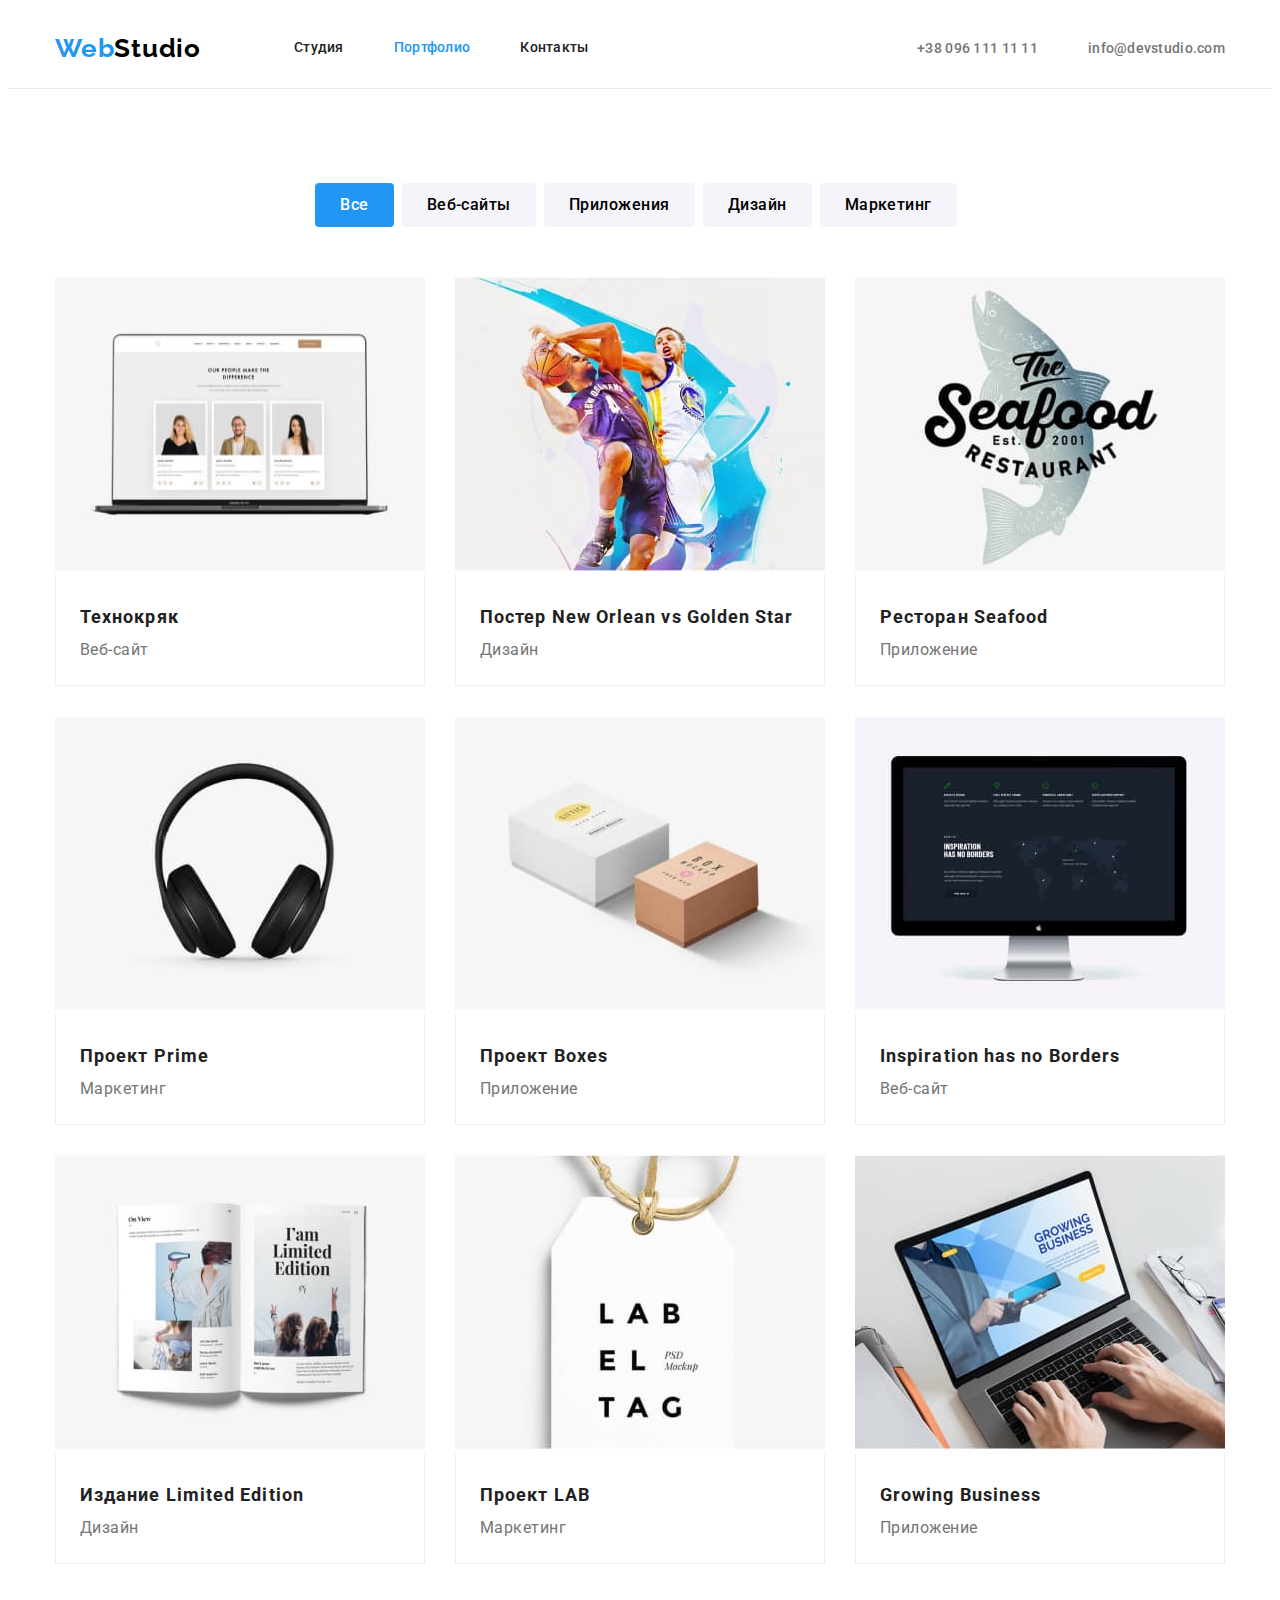
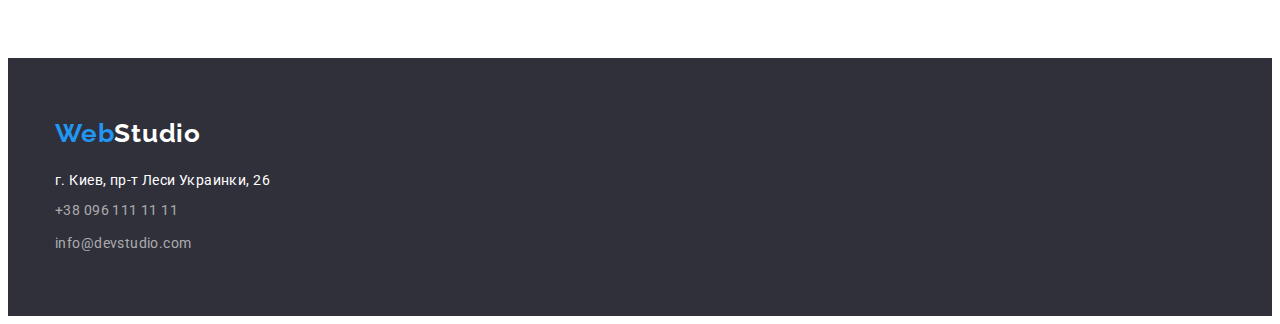
==== portfolio.html @ 6e81f2c3 "1" ====
<!DOCTYPE html>
<html lang="ru">
<head>
    <meta charset="UTF-8">
    <meta http-equiv="X-UA-Compatible" content="IE=edge">
    <meta name="viewport" content="width=device-width, initial-scale=1.0">
    <title lang="en">Portfolio</title>
    <link rel="preconnect" href="https://fonts.googleapis.com">
    <link rel="preconnect" href="https://fonts.gstatic.com" crossorigin>
    <link
        href="https://fonts.googleapis.com/css2?family=Raleway:wght@700&family=Roboto:wght@400;500;700;900&display=swap"
        rel="stylesheet">
   <link rel="stylesheet" href="sha512-wpPYUAdjBVSE4KJnH1VR1HeZfpl1ub8YT/NKx4PuQ5NmX2tKuGu6U/JRp5y+Y8XG2tV+wKQpNHVUX03MfMFn9Q==">
    <link rel="stylesheet" href="./css/styles.css">

</head>
<body>
    <!--Head-->
    <header class="header">
        <div class="container">
            <div class="header-box">
    
    
                <a href="./index.html" lang="en" class="logo link"> <span class="logo-one">Web</span>Studio</a>
                <nav class="header-nav">
                    <ul class="list site-nav">
                        <li class="header-item"><a href="./index.html" class="header-link link">Студия</a></li>
                        <li class="header-item"><a href="./portfolio.html" class="header-link link current">Портфолио</a></li>
                        <li class="header-item"><a href="" class="header-link link">Контакты</a></li>
                    </ul>
                </nav>
    
    
                <ul class="link list contact-list">
                    <li class="number-li"><a href="tel:+380961111111" class="number link">+38 096 111 11 11</a></li>
                    <li class="mail-li"><a href="info@devstudio.com" class="mail link">info@devstudio.com</a></li>
                </ul>
            </div>
        </div>
    </header>

<main>

   <!-- Button -->
    <section class="section section-btn">
        <div class="button-box">
            <div class="container">
                <h2 class="visually-hidden">Виды деятельности.</h2>
                <ul class="list button-list-box">
                    <li class="button-box"><button type="button" class="btn-list current-button">Все</button></li>
                    <li class="button-box"><button type="button" class="btn-list">Веб-сайты</button></li>
                    <li class="button-box"><button type="button" class="btn-list">Приложения</button></li>
                    <li class="button-box"><button type="button" class="btn-list">Дизайн</button></li>
                    <li class="button-box"><button type="button" class="btn-list">Маркетинг</button></li>
                </ul>
            </div>
        </div>
        
       

        <!-- List -->
        <div class="container">
            <ul class="portfolio-all list">
                <li class="li-portfolio">
                    <img src="./images/img-7-2.jpg" alt="Технокряк" width="370" height="294">
                    <div class="portfolio-box">
                        <h3 class="portfolio-list">Технокряк</span></h3>
                        <p class="portfolio-title">Веб-сайт</p>
                    </div>

                <li class="li-portfolio">
                    <img src="./images/img-8-2.jpg" alt="Постер" width="370" height="294">
                    <div class="portfolio-box">
                        <h3 class="portfolio-list">Постер <span lang="en"> New Orlean vs Golden Star</span></h3>
                        <p class="portfolio-title">Дизайн</p>
                    </div>
                   
                </li>
                <li class="li-portfolio">
                    <img src="./images/img-9-2.jpg" alt="Лого ресторана морской еды" width="370" height="294">
                    <div class="portfolio-box">
                        <h3 class="portfolio-list">Ресторан <span lang="en">Seafood</span></h3>
                        <p class="portfolio-title">Приложение</p></div>
                </li>
                <li class="li-portfolio">
                    <img src="./images/img-10-2.jpg" alt="Проект Маркетинг" width="370" height="294">
                    <div class="portfolio-box">
                        <h3 class="portfolio-list">Проект <span lang="en">Prime</span></h3>
                        <p class="portfolio-title">Маркетинг</p></div>
                </li>
                <li class="li-portfolio">
                    <img src="./images/img-11-2.jpg" alt="Проект" width="370" height="294">
                    <div class="portfolio-box">
                        <h3 class="portfolio-list">Проект <span lang="en">Boxes</span></h3>
                        <p class="portfolio-title">Приложение</p></div>
                </li>
                <li class="li-portfolio">
                    <img src="./images/img-12-2.jpg" alt="Веб-сайт" width="370" height="294">
                    <div class="portfolio-box">
                        <h3 lang="en" class="portfolio-list">Inspiration has no Borders</h3>
                        <p class="portfolio-title">Веб-сайт</p></div>
                </li>
                <li class="li-portfolio">
                    <img src="./images/img-13-2.jpg" alt="Лого издания" width="370" height="294">
                    <div class="portfolio-box">
                        <h3 class="portfolio-list">Издание <span lang="en">Limited Edition</span></h3>
                        <p class="portfolio-title">Дизайн</p></div>
                </li>
                <li class="li-portfolio">
                    <img src="./images/img-14-2.jpg" alt="Проект маркетинг" width="370" height="294">
                <div class="portfolio-box">
                       <h3 class="portfolio-list">Проект <span lang="en">LAB</span></h3>
                       <p class="portfolio-title">Маркетинг</p></div>
                </li>
                <li class="li-portfolio">
                    <img src="./images/img-15-2.jpg" alt="Лого приложения" width="370" height="294">
                    <div class="portfolio-box">
                        <h3 lang="en" class="portfolio-list">Growing Business</h3>
                        <p class="portfolio-title">Приложение</p>
                    </div>
                </li>
            </ul>
        </div>
    </section>
</main>
   


    <!--Footer-->
<footer class="footer-list">
    <div class="container"><a href="./index.html" lang="en" class="logo-footer link"> <span class="logo-one">Web</span>Studio</a>
        <address class="address">
            <ul class="list address-list ">
                <li class="address-footer">г. Киев, пр-т Леси Украинки, 26</li>
                <li class="tel-footer"><a href="tel:+38096111111" class="contact-footer link">+38 096 111 11 11</a></li>
                <li><a href="info@devstudio.com" class="contact-footer link">info@devstudio.com</a></li>
            </ul>
        </address>
    </div>
</footer>
---- css/styles.css ----
:root{
    --first-title-color: #212121;
    --second-title-color: #2196F3;
    --third-title-color: #757575;
    --fourth-color: #FFFFFF;
    --logo-color: #000000;
    --bcg-color: #2F303A;
    --team-color: #F5F4FA;
    --accent-color: #188ce8;
        
}




body{
    background-color: #FFFFFF;
    font-family: 'Roboto', sans-serif;
     color: #212121;
    

}



.list{
    list-style: none;
    padding: 0;
    margin: 0;
}

.link{
    text-decoration: none;
}

/* Head */

.header{
    border-bottom: 1px solid #ECECEC;

}

.container{
    box-sizing: border-box;
    margin-left: auto;
    margin-right: auto;
    width: 1200px;
    padding-left: 15px;
    padding-right: 15px;

    margin-top: 0;



    /* outline: 2px solid tomato; */
   
    

}

.site-nav{
    display: flex;
    margin-left: 93px;
}



.header-nav{
    display: flex;

}




.header-item{
    padding-top: 32px;
    padding-bottom: 32px;
    /* outline: 2px solid tomato;
    background-color: aquamarine; */
}

.site-nav .header-item:not(:last-child) {
    margin-right: 50px;
}


.flex{

}

.header-box{
    display: flex;
    align-items: center;
    
}




.logo{
    padding-top: 24px;
    padding-bottom: 24px;

        font-family: 'Raleway';
        font-weight: 700;
        font-size: 26px;
        line-height: 1.19;
        /* identical to box height */
        letter-spacing: 0.03em;
        color: var(--logo-color); 
}



.logo-one{
        

        font-weight: 700;
        font-size: 26px;
        line-height: 1.19;
        letter-spacing: 0.03em;
        color: var(--second-title-color);
}
.logo-footer{
    font-family: 'Raleway';
    font-weight: 700;
    font-size: 26px;
    line-height: 1.19;
    letter-spacing: 0.03em;
    color: var(--fourth-color);
}

.logo-box{
    
}


.header-link{
        
        display: block;

        font-weight: 500;
        font-size: 14px;
        line-height: 1.14;
        letter-spacing: 0.02em;
        color: var(--first-title-color); 
}

.header-item

.header-link:hover,
.header-link:focus{
    color: var(--second-title-color);
}

.current {
    color: var(--second-title-color);
}

.contact-list{
    

    display: flex;
    margin-left: auto;
    
}

.number-li{
   
    margin-right: 50px;
}

.mail-li{
    
}

.number{
    padding-top: 32px;
    padding-bottom: 32px;
    

    font-weight: 500;
    font-size: 14px;
    line-height: 1.14;
    letter-spacing: 0.02em;
    color: var(--third-title-color);
    }

    .number:hover,
    .number:focus{
        color: var(--second-title-color);
    }
    
.mail{
    padding-top: 32px;
    padding-bottom: 32px;
    

    font-weight: 500;
    font-size: 14px;
    line-height: 1.14;
    letter-spacing: 0.02em;
    color: var(--third-title-color);
}

.mail:hover,
.mail:focus{
    color: var(--second-title-color);
}

/* Hero */

.hero-section{
        max-width: 1600px;
        height: 600px;
         
        box-shadow: 0px 4px 4px rgba(0, 0, 0, 0.25);
    
        background-image: linear-gradient(
            rgba(47, 48, 58, 0.4),
            rgba(47, 48, 58, 0.4)
            ),
             url(../images/Img-17\ \(1\).jpg);
        background-repeat: no-repeat;
        background-position: center;
        background-size: cover;
        margin-left: auto;
        margin-right: auto;
    

    padding-top: 200px;
    padding-bottom: 200px;

    background-color: var(--bcg-color);
    text-align: center;
    
  
}

.hero-back{
    /* max-width: 1600px;
    height: 600px;
   
    background-image: url(../images/Img-17\ \(1\).jpg);
    background-repeat: no-repeat;
   
    background-size: cover; */
}

.hero-title{
    margin-top: 0;
    margin-bottom: 30px;
    width: 696px;
    /* outline: 2px solid tomato; */
    
    font-weight: 900;
    font-size: 44px;
    line-height: 1.36;
    letter-spacing: 0.06em;
    text-transform: uppercase;
    color: var(--fourth-color);
}
   


.hero-button{
       border-radius: 4px;
       border: solid transparent;
        box-shadow: 0px 4px 4px rgba(0, 0, 0, 0.15);
        padding: 10px 32px;
        display: inline-block;
        min-width: 200px;
        

        cursor: pointer;
        background-color: var(--second-title-color);
        font-family: inherit;
        font-weight: 700;
        font-size: 16px;
        line-height: 1.875;
        align-items: center;
        text-align: center;
        letter-spacing: 0.06em;
        color: var(--fourth-color);

       
        
      
            
}

.hero-button:hover,
.hero-button:focus {
    background-color: var(--accent-color);
    border-radius: 4px;
    border: solid transparent;
}
/* Quality */

.section{
    padding-top: 94px;
    padding-bottom: 94px;
}
.section.no-padding {
    padding-top: 0;
    padding-bottom: 0;
}
.visually-hidden {
    position: absolute;
    white-space: nowrap;
    width: 1px;
    height: 1px;
    overflow: hidden;
    border: 0;
    padding: 0;
    clip: rect(0 0 0 0);
    clip-path: inset(50%);
    margin: -1px;
}

.quality-box::before{
    content: "";
    display: block;
    height: 120px;
    background-size: contain;
    background-repeat: no-repeat;
    background-position: center;
    background-color: var(--team-color);
    margin-bottom: 30px;
}

.icon-q::before {

}

.icon-qu::before {

}

.icon-qua::before {

}

.icon-qual::before {

}

.quality-all{
display: flex;
}

.quality-box{
    margin-right: 30px;
    width: 270px;
}
.quality-box:last-child {
    margin-right: 0;
}


.quality-list{
        margin-top: 0;
        margin-bottom: 10px;
    
        font-weight: 700;
        font-size: 14px;
        line-height: 1.14;
        letter-spacing: 0.03em;
        text-transform: uppercase;
}
       

.quality-text{
        margin-top: 0;
        margin-bottom: 0;

        font-size: 14px;
        line-height: 1.71;
        letter-spacing: 0.03em;
        color: var(--third-title-color);

        
}

/* What are we doing */

.section-work{

   padding-bottom: 94px;
}

.our-work{
        margin-top: 0;
        margin-bottom: 50px;

        font-weight: 700;
        font-size: 36px;
        line-height: 1.66;
        text-align: center;
        letter-spacing: 0.03em;
}

.our-work-list{
    box-sizing: border-box;
    display: flex;
}
    

.our-work-img{
    margin-right: 30px;
}


.our-work-img:last-child {
    margin-right: 0;
}

.center{
    
   
}
/* Our team */

.section-team{
   
    background-color: var(--team-color);
}

.team-list{
    margin-right: 30px;
    background-color: var(--fourth-color);
}

.team-list:last-child {
    margin-right: 0;
}

.team{
        margin-top: 0;
        margin-bottom: 0;

        font-weight: 700;
        font-size: 36px;
        line-height: 1.16;
        text-align: center;
        letter-spacing: 0.03em;
}

.team-box{
padding: 30px 32px;

}

.team-all{
    margin-top: 50px;
    display: flex;

}



.team-name{
    margin-top: 0px;
    margin-bottom: 10px;

    font-weight: 500;
    font-size: 16px;
    line-height: 1.18;
    text-align: center;
    letter-spacing: 0.03em;
  
 
}

.team-job{
    margin-top: 0;
    margin-bottom: 16px;

    font-size: 16px;
    line-height: 1.18;
    text-align: center;
    letter-spacing: 0.03em;
    color: var(--third-title-color);
}

.team-soc-list{
    display: flex;
    justify-content: center;
    gap: 10px; 
    
}

.team-soc-link{
    width: 44px;
    height: 44px;
    border-radius: 50%;
     
    background-color: tomato;
    display: flex;
    align-items: center;
    justify-content: center;

}

.team-soc-link:hover{
    background-color: lawngreen;
}

.team-soc-link:hover .our-team-soc{
    fill: orchid;
    display: flex;

}
   
.our-team-soc{
    fill: #FFFFFF;
   
    
}

    


/* Footer */

.address{
    font-style: normal;
    margin-top: 20px;
}

.footer-list{
    padding: 60px 0;

    background-color: var(--bcg-color);
    
}

.address-list{
    
}


.address-footer{
    margin-bottom: 6px;

    font-size: 14px;
    line-height: 1.71;
    letter-spacing: 0.03em;
    color: var(--fourth-color);

   
}

.tel-footer{
    margin-bottom: 9px;
}

.address-footer:hover,
.address-footer:focus {
    color: var(--second-title-color);
}

.contact-footer{
    font-size: 14px;
    line-height: 1.71;
    letter-spacing: 0.03em;
    color: rgba(255, 255, 255, 0.6); 
}

.contact-footer:hover,
.contact-footer:focus {
    color: var(--second-title-color);
}







/* Portfolio */


.section-poptfolio{
    padding-top: 97px;
    padding-bottom: 97px;
}   

.section-btn{

}

.button-box{
    margin-right: 8px;
  
   
}

.button-box:last-child {
    margin-right: 0;
}

.button-list-box{
    display: flex;
    margin-bottom: 50px;
    justify-content: center;
}

.btn-list{
        border-radius: 4px;
        padding: 6px 22px;
        border: solid transparent;

        cursor: pointer;
        font-family: inherit;
        font-style: normal;
        font-weight: 500;
        font-size: 16px;
        line-height: 1.62;
        text-align: center;
        letter-spacing: 0.03em;
        background-color: var(--team-color);


       
}

.btn-list:hover,
.btn-list:focus {
    color: var(--fourth-color);
    background-color: var(--second-title-color);
    border:  solid transparent;
}

.portfolio-all{
    display: flex;
    flex-wrap: wrap;
    
}

.li-portfolio{
    width: 370px;
    margin-right: 30px;
    margin-bottom: 30px;
}

.li-portfolio:nth-child(3n) {
    margin-right: 0;
}

.li-portfolio:nth-last-child(-n + 3) {
    margin-bottom: 0;
}

.portfolio-box{
    padding: 20px 24px;
    border: 1px solid #EEEEEE;
    border-top: 0;
}


.portfolio-list{
        margin-bottom: 0;
        margin-top: 0;
        margin-top: 4px;
        font-weight: 700;
        font-size: 18px;
        line-height: 2;
        letter-spacing: 0.06em;
        color: #212121;

       
}

.portfolio-title{
        margin-bottom: 0;
        margin-top: 0;

        font-family: inherit;
        font-style: normal;
        font-weight: 400;
        font-size: 16px;
        line-height: 1.88;
        letter-spacing: 0.03em;  
        color: var(--third-title-color);

       


}

.current-button {
    background-color: var(--second-title-color);
    color: var(--fourth-color);
    border: solid transparent;
}

.img {
    display: block;
    height: auto;
    max-width: 100%;
}
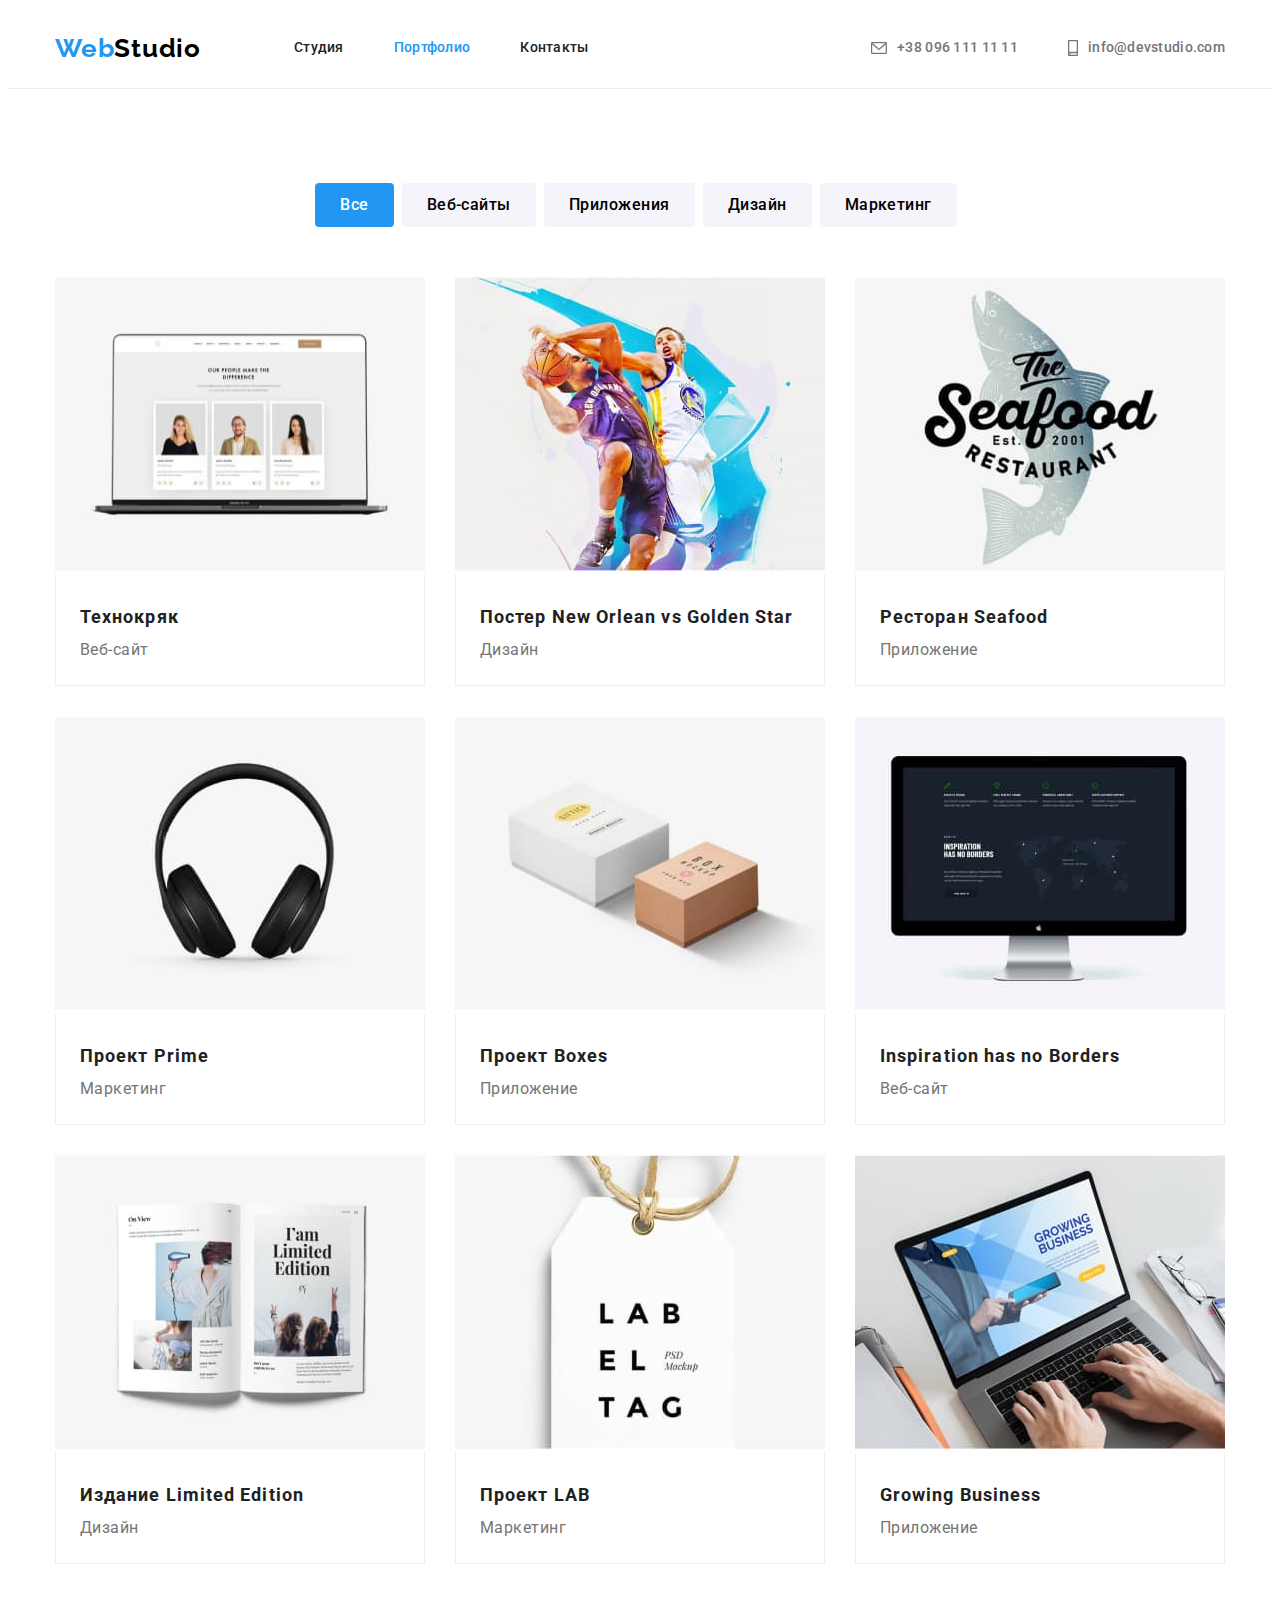
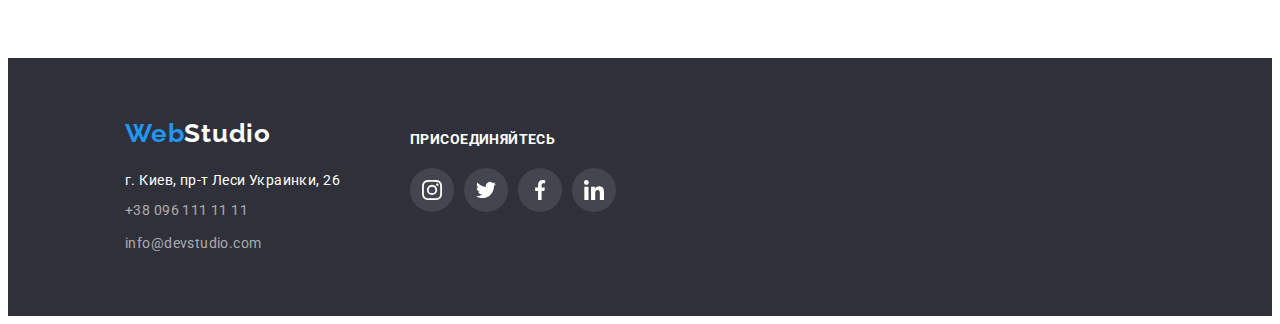
==== commit 90c0ef52: "222" ====
--- a/portfolio.html
+++ b/portfolio.html
@@ -32,8 +32,16 @@
     
     
                 <ul class="link list contact-list">
-                    <li class="number-li"><a href="tel:+380961111111" class="number link">+38 096 111 11 11</a></li>
-                    <li class="mail-li"><a href="info@devstudio.com" class="mail link">info@devstudio.com</a></li>
+                    <li class="number-li"><a href="tel:+380961111111" class="number link">
+                        <svg class="header-icon" width="16" height="12">
+                            <use href="./images/icon.svg#icon-envelope-hover"></use>
+                        </svg>
+                        +38 096 111 11 11</a></li>
+                    <li class="mail-li"><a href="info@devstudio.com" class="mail link">
+                        <svg class="header-icon" width="10" height="16">
+                            <use href="./images/icon.svg#icon-smartphone"></use>
+                        </svg>
+                        info@devstudio.com</a></li>
                 </ul>
             </div>
         </div>
@@ -128,13 +136,57 @@
 
     <!--Footer-->
 <footer class="footer-list">
-    <div class="container"><a href="./index.html" lang="en" class="logo-footer link"> <span class="logo-one">Web</span>Studio</a>
-        <address class="address">
-            <ul class="list address-list ">
-                <li class="address-footer">г. Киев, пр-т Леси Украинки, 26</li>
-                <li class="tel-footer"><a href="tel:+38096111111" class="contact-footer link">+38 096 111 11 11</a></li>
-                <li><a href="info@devstudio.com" class="contact-footer link">info@devstudio.com</a></li>
-            </ul>
-        </address>
+    <div class="contact-wrap">
+        <div class="container">
+            <div class="contact-list-footer">
+                <a href="./index.html" lang="en" class="logo-footer link"> <span class="logo-one">Web</span>Studio</a>
+                <address class="address">
+                    <ul class="list address-list ">
+                        <li class="address-footer">г. Киев, пр-т Леси Украинки, 26</li>
+                        <li class="tel-footer"><a href="tel:+38096111111" class="contact-footer link">+38 096 111 11
+                                11</a>
+                        </li>
+                        <li><a href="info@devstudio.com" class="contact-footer link">info@devstudio.com</a></li>
+                    </ul>
+                </address>
+            </div>
+            <div class="contact-list-footer">
+                <h3 class="footer-new">ПРИСОЕДИНЯЙТЕСЬ</h3>
+                <ul class="footer-contact-list list">
+                    <li class="foot-li">
+                        <a href="" class="foot-link">
+                            <svg class="footer-icon" width="20" height="20">
+                                <use href="./images/icon.svg#icon-instagram"></use>
+                            </svg>
+                        </a>
+                    </li>
+                    <li class="foot-li">
+                        <a href="" class="foot-link">
+                            <svg class="footer-icon" width="20" height="20">
+                                <use href="./images/icon.svg#icon-twitter"></use>
+                            </svg>
+                        </a>
+                    </li>
+                    <li class="foot-li">
+                        <a href="" class="foot-link">
+                            <svg class="footer-icon" width="20" height="20">
+                                <use href="./images/icon.svg#icon-facebook"></use>
+                            </svg>
+                        </a>
+                    </li>
+                    <li class="foot-li">
+                        <a href="" class="foot-link">
+                            <svg class="footer-icon" width="20" height="20">
+                                <use href="./images/icon.svg#icon-linkedin"></use>
+                            </svg>
+                        </a>
+                    </li>
+
+
+                </ul>
+            </div>
+
+        </div>
     </div>
+
 </footer>--- a/css/styles.css
+++ b/css/styles.css
@@ -147,7 +147,10 @@
         color: var(--first-title-color); 
 }
 
-.header-item
+.header-item{
+    padding-top: 32px;
+        padding-bottom: 32px;
+}
 
 .header-link:hover,
 .header-link:focus{
@@ -167,17 +170,22 @@
 }
 
 .number-li{
-   
-    margin-right: 50px;
-}
-
-.mail-li{
-    
-}
-
-.number{
     padding-top: 32px;
     padding-bottom: 32px;
+   
+    margin-right: 50px;
+}
+
+.mail-li{
+    padding-top: 32px;
+        padding-bottom: 32px;
+}
+
+.number{
+   margin-left: auto;
+   
+   align-items: center;
+   display: flex;
     
 
     font-weight: 500;
@@ -193,8 +201,10 @@
     }
     
 .mail{
-    padding-top: 32px;
-    padding-bottom: 32px;
+    margin-left: auto;
+    
+        align-items: center;
+        display: flex;
     
 
     font-weight: 500;
@@ -207,6 +217,12 @@
 .mail:hover,
 .mail:focus{
     color: var(--second-title-color);
+}
+
+.header-icon{
+margin-right: 10px;
+stroke: currentColor;
+fill: var(--third-title-color);
 }
 
 /* Hero */
@@ -319,20 +335,51 @@
     margin: -1px;
 }
 
-.quality-box::before{
+/* .quality-list-icon{
+display: flex;
+gap: 30px;
+margin-bottom: 30px;
+list-style: none;
+} */
+
+/* .quality-icon{
+    height: 120px;
+    width: 270px;
     content: "";
     display: block;
-    height: 120px;
+    
     background-size: contain;
     background-repeat: no-repeat;
     background-position: center;
     background-color: var(--team-color);
     margin-bottom: 30px;
-}
-
-.icon-q::before {
-
-}
+} */
+
+.icon-qua{
+    display: inline-flex;
+    align-items: center;
+    justify-content: center;
+    
+
+   
+   
+    margin-bottom: 30px;
+    background-color: var(--team-color);
+    width: 270px;
+    height: 120px;
+
+
+}
+
+
+
+.icon{
+  width: 70px;
+  height: 70px;
+  
+
+}
+
 
 .icon-qu::before {
 
@@ -496,7 +543,7 @@
     height: 44px;
     border-radius: 50%;
      
-    background-color: tomato;
+    /* background-color: tomato; */
     display: flex;
     align-items: center;
     justify-content: center;
@@ -504,23 +551,70 @@
 }
 
 .team-soc-link:hover{
-    background-color: lawngreen;
-}
-
-.team-soc-link:hover .our-team-soc{
-    fill: orchid;
-    display: flex;
-
-}
-   
-.our-team-soc{
-    fill: #FFFFFF;
-   
-    
-}
-
-    
-
+    background-color: var(--second-title-color);
+}
+
+.team-soc-link:hover .team-soc{
+    fill: var(--fourth-color);
+    display: flex;
+
+}
+   
+.team-soc{
+    fill: #afb1b8;
+    
+}
+
+/* Client */
+    
+.client-title{
+    margin-top: 0;
+        margin-bottom: 50px;
+    
+        font-weight: 700;
+        font-size: 36px;
+        line-height: 1.16;
+        text-align: center;
+        letter-spacing: 0.03em;
+}
+
+.client-list{
+    display: flex;
+    align-items: center;
+    justify-content: center;
+    gap: 30px;
+
+}
+
+.client-item{
+    width: 170px;
+    height: 92px;
+
+}
+
+.client-link{
+    display: flex;
+    align-items: center;
+    justify-content: center;
+    height: 100%;
+    width: 100%;
+
+   
+    color: #afb1b8;
+    border: 1px solid #afb1b8;
+    border-radius: 4px;
+
+}
+
+.client-link:hover{
+    border-color: var(--accent-color);
+    color: var(--accent-color);
+}
+
+.client-icon{
+    fill: currentColor;
+
+}
 
 /* Footer */
 
@@ -571,6 +665,66 @@
 .contact-footer:hover,
 .contact-footer:focus {
     color: var(--second-title-color);
+}
+
+.contact-wrap .container{
+    display: flex;
+}
+
+.footer-new{
+
+    font-weight: 700;
+    font-size: 14px;
+    line-height: 1.14;
+    letter-spacing: 0.03em;
+    text-transform: uppercase;
+
+    color: var(--fourth-color);
+    margin-bottom: 20px;
+}
+
+.footer-contact-list{
+    display: flex;
+    justify-content: space-between;
+    gap: 10px;
+
+}
+
+.foot-li{
+    
+
+
+}
+
+.foot-link{
+width: 44px;
+    height: 44px;
+    border-radius: 50%;
+    background-color: rgba(255, 255, 255, 0.1);
+    display: flex;
+    align-items: center;
+    justify-content: center;
+    color: var(--fourth-color);
+
+
+}
+
+.foot-link:hover{
+    background-color: var(--accent-color);
+}
+
+.footer-icon{
+    fill: currentColor;
+
+
+}
+
+.contact-list-footer{
+    display: flex;
+    flex-wrap: wrap;
+    flex-direction: column;
+    align-items: baseline;
+    margin-left: 70px;
 }
 
 
